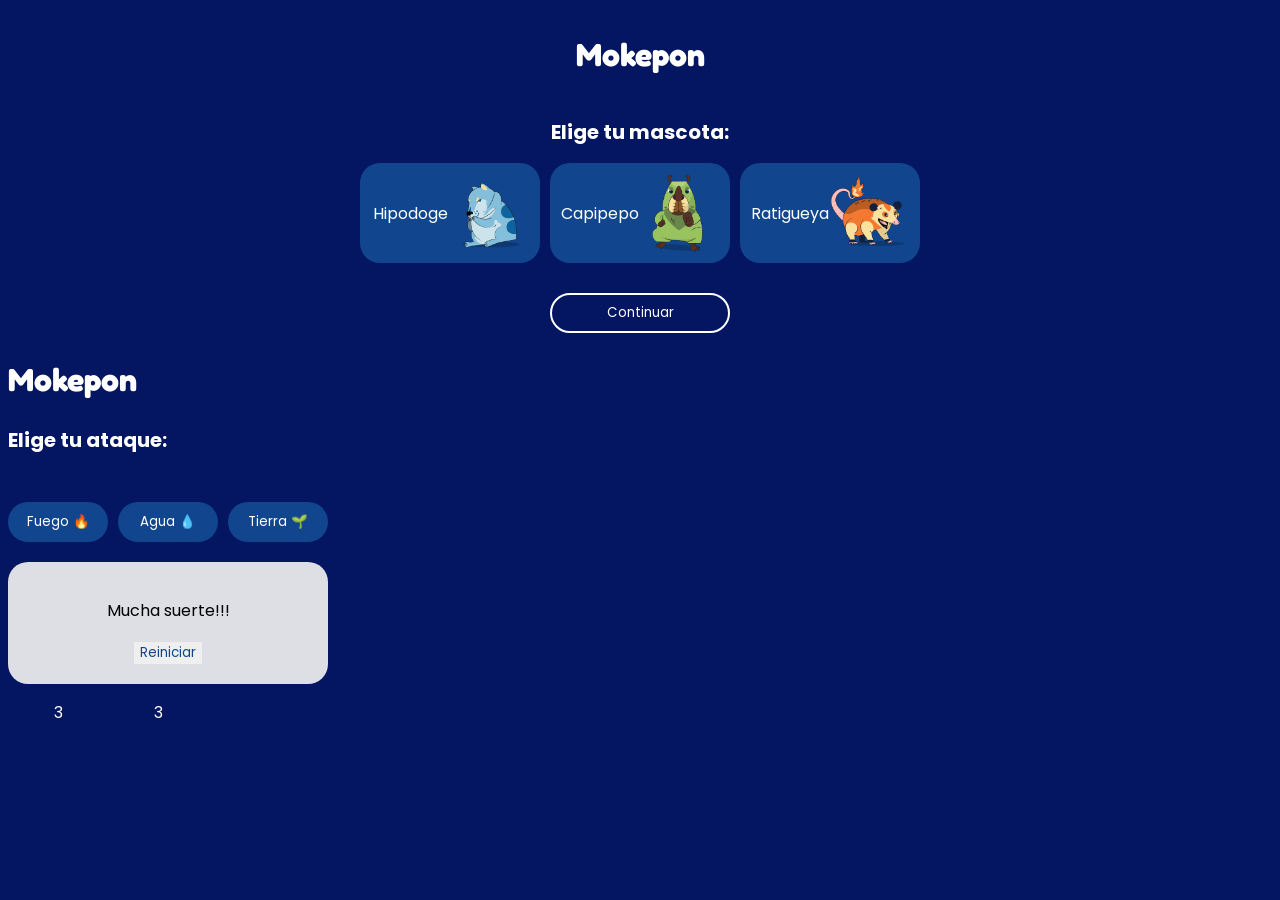
==== mokepon/mokepon.html @ 4538fb33 "Add files via upload" ====
<!DOCTYPE html>

<html>
    <head>
        <meta sharset="utf-8" >
        <title>MOKENPON!</title>
        <link rel="stylesheet" href="./styles.css">
      
    </head> 
     
    <body>
        <section id="seleccionar-mascota">

            <h1 class="titulo">Mokepon</h1>

            <h2 class="subtitulo">Elige tu mascota:</h2>
            
            <div class="tarjetas">
                <input type="radio" name ="mascota" id = "Hipodoge"/>
                <label class="tarjeta-de-mokepon" for="Hipodoge">
                   <p>Hipodoge</p>
                   <img src="./assets/mokepons_mokepon_hipodoge_attack.png" alt="Hipodoge">             
                </label>
                
                <input type="radio" name ="mascota" id = "Capipepo"/> 
                <label class="tarjeta-de-mokepon" for="Capipepo">
                    <p>Capipepo</p>
                    <img src="./assets/mokepons_mokepon_capipepo_attack.png" alt="Capipepo">  
                </label> 
                               
                <input type="radio" name ="mascota" id = "Ratigueya"/>
                <label class="tarjeta-de-mokepon" for="Ratigueya">
                     <p>Ratigueya</p>
                    <img src="./assets/mokepons_mokepon_ratigueya_attack.png" alt="Ratigueya">
                </label>
                
            </div>
            
        

            <BUtton  id="boton-mascota">Continuar</BUtton>

        </section>

        <section  id="seleccionar-ataque">

            <h1 class="titulo">Mokepon</h1>

            <h2 class ="subtitulo">Elige tu ataque:</h2>
           
            <div class ="tarjetas-ataques">
                <button id="boton-fuego" class="boton-de-ataque"> Fuego 🔥</button>
                <button id="boton-agua" class="boton-de-ataque"> Agua 💧</button>
                <button id="boton-tierra" class="boton-de-ataque"> Tierra 🌱</button>
            </div>

            <div>
                <div id="Mensajes">
                    <p id="resultado">Mucha suerte!!!</p>

                    <section id="Reiniciar">
                        <button  id="boton-reiniciar">Reiniciar</button>
                    </section>
                </div>
           
                
            </div>
            
            <div class="ataques">
                <div class="ataques-jugador">
                    <p id="vidas-jugador"> 3</p>
                    <p id="mascota-jugador"></p>
                    <div id="ataques-del-jugador"></div>
                </div>
                <div class="ataques-enemigo">
                    <p id="vidas-enemigo"> 3</p>
                    <p id="mascota-enemigo"></p>
                    <div id="ataques-del-enemigo"></div>
                </div>          
         </div>

        </section>  
        <script src="./js/mokepon.js"></script>
    <!--Hipodoge -> Agua
        //Capipepo -> Tierra
        //Ratigueya -> Fuego
        //Langostelvis -> Agua y Fuego
        //Tucapalma -> Agua y Tierra
        //Pydos -> Tierra y Fuego
    -->
    </body>
</html>
---- mokepon/styles.css ----
@import url('https://fonts.googleapis.com/css2?family=Fredoka+One&family=Poppins:wght@300&display=swap');

body {
  font-family: 'Poppins', sans-serif;
  background-color: #041562;
}

#seleccionar-mascota {
  display: flex;
  flex-direction: column;
  justify-content: center;
  align-items: center;
}

.titulo {

  color: white;
  font-size: 32px;
  font-family: 'Fredoka One', cursive;
}

.subtitulo {
  color: white;
  font-size: 20px;
}

.tarjetas, .tarjetas-ataques {
  display: flex;
  gap: 10px;
}

.tarjeta-de-mokepon {
  width: 180px;
  height: 100px;
  background: #11468F;
  padding: 10px;
  box-sizing: border-box;
  border-radius: 20px;
  display: flex;
  justify-content: center;
  align-items: center;
  color: white;
}

.tarjeta-de-mokepon img {
  width: 80px;
}

input {
  display: none;
}

input:checked + label{
  background-color: #5D8BF4;
}

#boton-mascota {
    width: 180px;
    height: 40px;
    border-radius: 20px;
    background-color: transparent;
    border: 2px solid white;
    color: white;
    font-family: 'Poppins', sans-serif;
    margin-top: 30px;
}

#seleccionar-ataque{
  
  flex-direction: column;
  align-items: center;
}
.boton-de-ataque {
    width: 100px;
    height: 40px;
    border-radius: 20px;
    background-color:#11468F ;
    border: 2px solid transparent;
    color: white;
    font-family: 'Poppins', sans-serif;
    margin-top: 30px;
}
#Mensajes{
  width: 280px;
    background-color:#EEEE;
    padding: 20px;
    margin-top: 20px;
    border-radius: 20px;
    display: flex;
    flex-direction: column;
    align-items: center;
    font-family: 'Poppins', sans-serif;

}
#boton-reiniciar{
  border: none;
  color: #11468F;
  font-family: 'Poppins', sans-serif;
}
.ataques{
  display: grid;
  grid-template-columns:100px 100px ;
  color: white;
}
.ataques-jugador,.ataques-enemigo{
  display: flex;
  flex-direction: column;
  align-items: center;

}

@media(max-width: 360px){
  .tarjetas{
    flex-direction: column;
  }
  .tarjetas-ataques{
    flex-direction: column;
  }
}
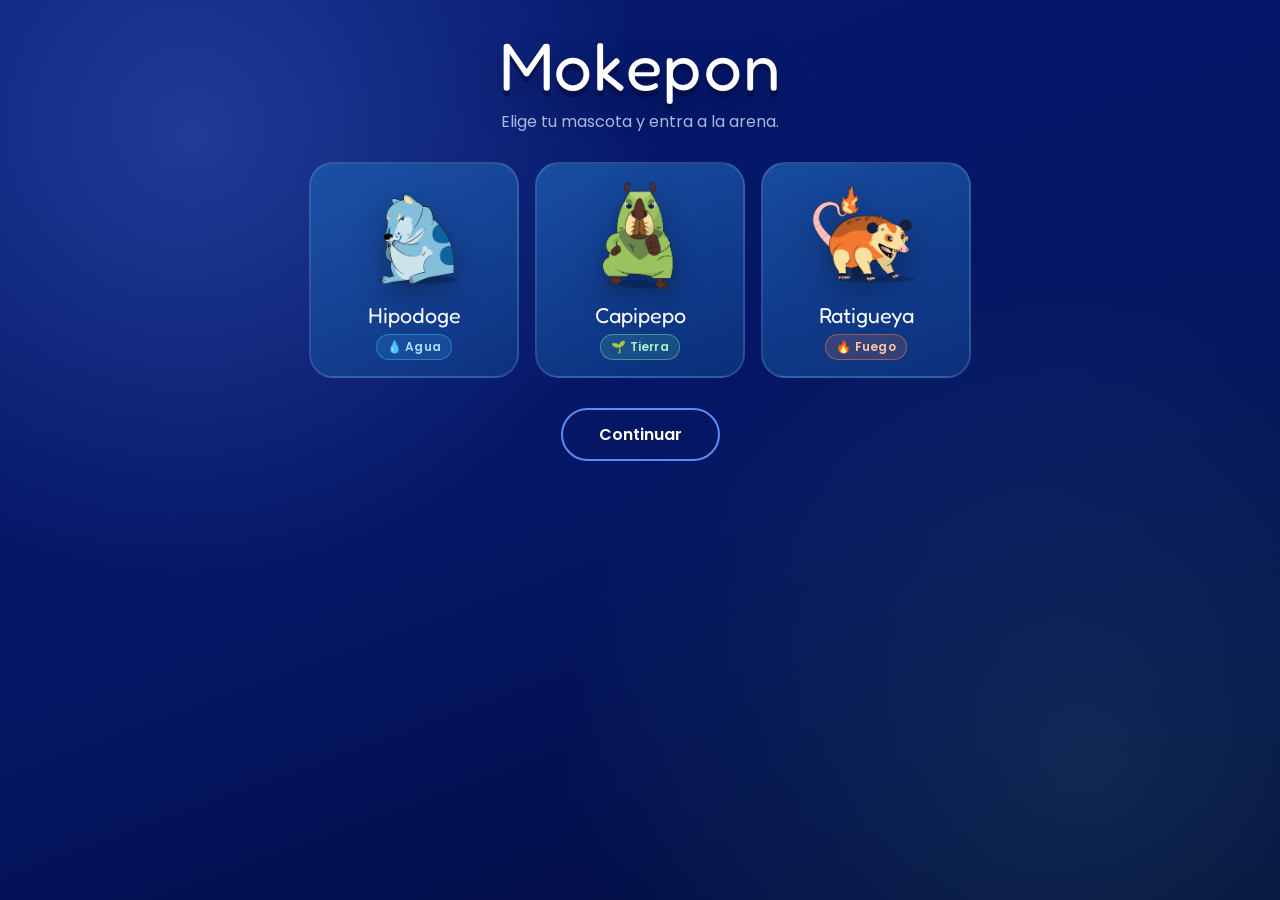
==== commit f4ce3ccc: "Completa la versión jugable de Mokepon Corrige errores de sintaxis, implementa el combate por turnos" ====
--- a/mokepon/mokepon.html
+++ b/mokepon/mokepon.html
@@ -1,96 +1,136 @@
-
-<!DOCTYPE html>
-
-<html>
-    <head>
-        <meta sharset="utf-8" >
-        <title>MOKENPON!</title>
-        <link rel="stylesheet" href="./styles.css">
-      
-    </head> 
-     
-    <body>
-        <section id="seleccionar-mascota">
-
-            <h1 class="titulo">Mokepon</h1>
-
-            <h2 class="subtitulo">Elige tu mascota:</h2>
-            
-            <div class="tarjetas">
-                <input type="radio" name ="mascota" id = "Hipodoge"/>
-                <label class="tarjeta-de-mokepon" for="Hipodoge">
-                   <p>Hipodoge</p>
-                   <img src="./assets/mokepons_mokepon_hipodoge_attack.png" alt="Hipodoge">             
-                </label>
-                
-                <input type="radio" name ="mascota" id = "Capipepo"/> 
-                <label class="tarjeta-de-mokepon" for="Capipepo">
-                    <p>Capipepo</p>
-                    <img src="./assets/mokepons_mokepon_capipepo_attack.png" alt="Capipepo">  
-                </label> 
-                               
-                <input type="radio" name ="mascota" id = "Ratigueya"/>
-                <label class="tarjeta-de-mokepon" for="Ratigueya">
-                     <p>Ratigueya</p>
-                    <img src="./assets/mokepons_mokepon_ratigueya_attack.png" alt="Ratigueya">
-                </label>
-                
-            </div>
-            
-        
-
-            <BUtton  id="boton-mascota">Continuar</BUtton>
-
-        </section>
-
-        <section  id="seleccionar-ataque">
-
-            <h1 class="titulo">Mokepon</h1>
-
-            <h2 class ="subtitulo">Elige tu ataque:</h2>
-           
-            <div class ="tarjetas-ataques">
-                <button id="boton-fuego" class="boton-de-ataque"> Fuego 🔥</button>
-                <button id="boton-agua" class="boton-de-ataque"> Agua 💧</button>
-                <button id="boton-tierra" class="boton-de-ataque"> Tierra 🌱</button>
-            </div>
-
-            <div>
-                <div id="Mensajes">
-                    <p id="resultado">Mucha suerte!!!</p>
-
-                    <section id="Reiniciar">
-                        <button  id="boton-reiniciar">Reiniciar</button>
-                    </section>
-                </div>
-           
-                
-            </div>
-            
-            <div class="ataques">
-                <div class="ataques-jugador">
-                    <p id="vidas-jugador"> 3</p>
-                    <p id="mascota-jugador"></p>
-                    <div id="ataques-del-jugador"></div>
-                </div>
-                <div class="ataques-enemigo">
-                    <p id="vidas-enemigo"> 3</p>
-                    <p id="mascota-enemigo"></p>
-                    <div id="ataques-del-enemigo"></div>
-                </div>          
-         </div>
-
-        </section>  
-        <script src="./js/mokepon.js"></script>
-    <!--Hipodoge -> Agua
-        //Capipepo -> Tierra
-        //Ratigueya -> Fuego
-        //Langostelvis -> Agua y Fuego
-        //Tucapalma -> Agua y Tierra
-        //Pydos -> Tierra y Fuego
-    -->
-    </body>
-</html>
-
-
- +<!DOCTYPE html>
+<html lang="es">
+  <head>
+    <meta charset="UTF-8">
+    <meta name="viewport" content="width=device-width, initial-scale=1">
+    <title>Mokepon | Combate de mascotas</title>
+    <link rel="stylesheet" href="./styles.css">
+  </head>
+
+  <body>
+    <main class="juego">
+      <!-- Pantalla de selección de mascota -->
+      <section id="seleccionar-mascota" class="pantalla" aria-labelledby="titulo-seleccion">
+        <h1 id="titulo-seleccion" class="titulo">Mokepon</h1>
+        <p class="subtitulo">Elige tu mascota y entra a la arena.</p>
+
+        <div class="tarjetas" role="radiogroup" aria-label="Selecciona tu mascota">
+          <input type="radio" name="mascota" id="Hipodoge" value="Hipodoge">
+          <label class="tarjeta-de-mokepon" for="Hipodoge">
+            <img src="./assets/mokepons_mokepon_hipodoge_attack.png" alt="Hipodoge, mascota de tipo agua">
+            <div class="tarjeta-info">
+              <p class="tarjeta-nombre">Hipodoge</p>
+              <span class="tipo tipo-agua">💧 Agua</span>
+            </div>
+          </label>
+
+          <input type="radio" name="mascota" id="Capipepo" value="Capipepo">
+          <label class="tarjeta-de-mokepon" for="Capipepo">
+            <img src="./assets/mokepons_mokepon_capipepo_attack.png" alt="Capipepo, mascota de tipo tierra">
+            <div class="tarjeta-info">
+              <p class="tarjeta-nombre">Capipepo</p>
+              <span class="tipo tipo-tierra">🌱 Tierra</span>
+            </div>
+          </label>
+
+          <input type="radio" name="mascota" id="Ratigueya" value="Ratigueya">
+          <label class="tarjeta-de-mokepon" for="Ratigueya">
+            <img src="./assets/mokepons_mokepon_ratigueya_attack.png" alt="Ratigueya, mascota de tipo fuego">
+            <div class="tarjeta-info">
+              <p class="tarjeta-nombre">Ratigueya</p>
+              <span class="tipo tipo-fuego">🔥 Fuego</span>
+            </div>
+          </label>
+        </div>
+
+        <p id="error-seleccion" class="mensaje-error" role="alert" hidden>
+          Elige una mascota para continuar.
+        </p>
+
+        <button id="boton-mascota" class="boton-principal" type="button">Continuar</button>
+      </section>
+
+      <!-- Pantalla de combate -->
+      <section id="seleccionar-ataque" class="pantalla" aria-labelledby="titulo-combate">
+        <h1 id="titulo-combate" class="titulo">Mokepon</h1>
+
+        <div class="arena">
+          <article id="combatiente-jugador" class="combatiente">
+            <div class="combatiente-cabecera">
+              <p id="mascota-jugador" class="combatiente-nombre">Tu mascota</p>
+              <span id="elemento-jugador" class="tipo">—</span>
+            </div>
+            <img id="imagen-jugador" class="sprite" alt="">
+            <div
+              class="barra-vida"
+              role="progressbar"
+              aria-label="Vida de tu mascota"
+              aria-valuemin="0"
+              aria-valuemax="3"
+              aria-valuenow="3"
+            >
+              <div id="barra-vida-jugador" class="barra-vida-relleno"></div>
+            </div>
+            <p class="vida-texto">
+              <span id="vidas-jugador">3</span> /
+              <span id="vida-maxima-jugador">3</span> PS
+            </p>
+          </article>
+
+          <div class="versus" aria-hidden="true">VS</div>
+
+          <article id="combatiente-enemigo" class="combatiente enemigo">
+            <div class="combatiente-cabecera">
+              <p id="mascota-enemigo" class="combatiente-nombre">Rival</p>
+              <span id="elemento-enemigo" class="tipo">—</span>
+            </div>
+            <img id="imagen-enemigo" class="sprite" alt="">
+            <div
+              class="barra-vida"
+              role="progressbar"
+              aria-label="Vida de la mascota rival"
+              aria-valuemin="0"
+              aria-valuemax="3"
+              aria-valuenow="3"
+            >
+              <div id="barra-vida-enemigo" class="barra-vida-relleno"></div>
+            </div>
+            <p class="vida-texto">
+              <span id="vidas-enemigo">3</span> /
+              <span id="vida-maxima-enemigo">3</span> PS
+            </p>
+          </article>
+        </div>
+
+        <div class="panel-ataque">
+          <h2 class="subtitulo">Elige tu ataque</h2>
+          <p class="ayuda">
+            Cada ataque se puede usar una sola vez. Ventajas:
+            🔥 Fuego vence a 🌱 Tierra · 💧 Agua vence a 🔥 Fuego · 🌱 Tierra vence a 💧 Agua.
+          </p>
+          <div id="botones-ataque" class="tarjetas-ataques"></div>
+        </div>
+
+        <div id="Mensajes" class="mensajes">
+          <p id="resultado" class="mensaje-resultado" role="status" aria-live="polite">
+            Mucha suerte...
+          </p>
+
+          <div
+            id="registro-combate"
+            class="registro-combate"
+            aria-label="Historial del combate"
+          ></div>
+
+          <section id="Reiniciar" class="reiniciar">
+            <button id="boton-reiniciar" class="boton-principal" type="button">
+              Jugar de nuevo
+            </button>
+          </section>
+        </div>
+      </section>
+    </main>
+
+    <script src="./js/mokepon.js"></script>
+  </body>
+</html>
--- a/mokepon/styles.css
+++ b/mokepon/styles.css
@@ -1,120 +1,543 @@
-
-@import url('https://fonts.googleapis.com/css2?family=Fredoka+One&family=Poppins:wght@300&display=swap');
+@import url('https://fonts.googleapis.com/css2?family=Fredoka+One&family=Poppins:wght@400;600;700&display=swap');
+
+:root {
+  --fondo: #041562;
+  --panel: rgba(17, 70, 143, 0.55);
+  --azul: #5d8bf4;
+  --texto: #f4f7ff;
+  --texto-suave: #a9b8df;
+  --agua: #38bdf8;
+  --fuego: #ff7a45;
+  --tierra: #6ee7a8;
+  --exito: #6ee7a8;
+  --peligro: #ff6b81;
+  --empate: #ffd166;
+}
+
+* {
+  box-sizing: border-box;
+}
 
 body {
+  min-height: 100vh;
+  margin: 0;
+  color: var(--texto);
   font-family: 'Poppins', sans-serif;
-  background-color: #041562;
-}
-
-#seleccionar-mascota {
-  display: flex;
-  flex-direction: column;
+  background:
+    radial-gradient(circle at 15% 15%, rgba(93, 139, 244, 0.3), transparent 35%),
+    radial-gradient(circle at 85% 85%, rgba(110, 231, 168, 0.12), transparent 40%),
+    linear-gradient(160deg, #061a72 0%, var(--fondo) 55%, #020b3a 100%);
+}
+
+[hidden] {
+  display: none !important;
+}
+
+.juego {
+  width: min(100% - 32px, 960px);
+  margin: 0 auto;
+  padding: 32px 0 64px;
+}
+
+.pantalla {
+  display: flex;
+  flex-direction: column;
+  align-items: center;
+}
+
+#seleccionar-ataque {
+  display: none;
+}
+
+.titulo {
+  margin: 0;
+  color: #ffffff;
+  font-family: 'Fredoka One', cursive;
+  font-size: clamp(2.6rem, 8vw, 4.2rem);
+  font-weight: 400;
+  letter-spacing: 0.02em;
+  line-height: 1;
+  text-shadow: 0 6px 0 rgba(2, 11, 58, 0.55), 0 16px 36px rgba(0, 0, 0, 0.35);
+}
+
+.subtitulo {
+  margin: 10px 0 0;
+  color: var(--texto-suave);
+  font-size: 1rem;
+  font-weight: 400;
+  text-align: center;
+}
+
+/* Selección de mascota */
+.tarjetas {
+  display: flex;
+  flex-wrap: wrap;
   justify-content: center;
-  align-items: center;
-}
-
-.titulo {
-
-  color: white;
-  font-size: 32px;
+  gap: 16px;
+  margin: 28px 0 4px;
+}
+
+.tarjetas input {
+  position: absolute;
+  width: 1px;
+  height: 1px;
+  opacity: 0;
+}
+
+.tarjeta-de-mokepon {
+  position: relative;
+  display: flex;
+  flex-direction: column;
+  align-items: center;
+  justify-content: center;
+  gap: 10px;
+  width: 210px;
+  min-height: 200px;
+  padding: 16px;
+  background: linear-gradient(160deg, rgba(28, 87, 171, 0.82), rgba(17, 70, 143, 0.52));
+  border: 2px solid rgba(255, 255, 255, 0.12);
+  border-radius: 24px;
+  cursor: pointer;
+  transition: transform 0.2s ease, border-color 0.2s ease, background 0.2s ease,
+    box-shadow 0.2s ease;
+}
+
+.tarjeta-de-mokepon:hover {
+  transform: translateY(-5px);
+  border-color: rgba(93, 139, 244, 0.65);
+  box-shadow: 0 18px 32px rgba(0, 0, 0, 0.24);
+}
+
+.tarjetas input:checked + .tarjeta-de-mokepon {
+  transform: translateY(-5px);
+  background: linear-gradient(160deg, #2665c9, #11468f);
+  border-color: var(--azul);
+  box-shadow: 0 0 0 4px rgba(93, 139, 244, 0.2), 0 18px 36px rgba(0, 0, 0, 0.3);
+}
+
+.tarjetas input:focus-visible + .tarjeta-de-mokepon {
+  outline: 3px solid #ffffff;
+  outline-offset: 3px;
+}
+
+.tarjeta-de-mokepon img {
+  width: 112px;
+  height: 112px;
+  object-fit: contain;
+  filter: drop-shadow(0 12px 14px rgba(0, 0, 0, 0.3));
+}
+
+.tarjeta-info {
+  display: flex;
+  flex-direction: column;
+  align-items: center;
+  gap: 6px;
+}
+
+.tarjeta-nombre {
+  margin: 0;
+  color: #ffffff;
   font-family: 'Fredoka One', cursive;
-}
-
-.subtitulo {
-  color: white;
-  font-size: 20px;
-}
-
-.tarjetas, .tarjetas-ataques {
-  display: flex;
+  font-size: 1.35rem;
+  font-weight: 400;
+}
+
+.tipo {
+  display: inline-block;
+  padding: 3px 10px;
+  border: 1px solid transparent;
+  border-radius: 999px;
+  font-size: 0.75rem;
+  font-weight: 600;
+  letter-spacing: 0.02em;
+  white-space: nowrap;
+}
+
+.tipo-agua {
+  color: #a5e3ff;
+  background: rgba(56, 189, 248, 0.14);
+  border-color: rgba(56, 189, 248, 0.45);
+}
+
+.tipo-fuego {
+  color: #ffc4a8;
+  background: rgba(255, 122, 69, 0.16);
+  border-color: rgba(255, 122, 69, 0.5);
+}
+
+.tipo-tierra {
+  color: #a7f3c9;
+  background: rgba(110, 231, 168, 0.14);
+  border-color: rgba(110, 231, 168, 0.45);
+}
+
+.mensaje-error {
+  margin: 18px 0 0;
+  padding: 9px 16px;
+  color: #ffc2cb;
+  background: rgba(255, 107, 129, 0.12);
+  border: 1px solid rgba(255, 107, 129, 0.4);
+  border-radius: 12px;
+  font-size: 0.9rem;
+}
+
+.boton-principal {
+  margin-top: 26px;
+  padding: 12px 36px;
+  color: #ffffff;
+  background: transparent;
+  border: 2px solid var(--azul);
+  border-radius: 999px;
+  font-family: inherit;
+  font-size: 1rem;
+  font-weight: 600;
+  cursor: pointer;
+  transition: background 0.2s ease, transform 0.2s ease, box-shadow 0.2s ease;
+}
+
+.boton-principal:hover {
+  background: var(--azul);
+  transform: translateY(-2px);
+  box-shadow: 0 12px 26px rgba(93, 139, 244, 0.36);
+}
+
+.boton-principal:focus-visible {
+  outline: 3px solid #ffffff;
+  outline-offset: 3px;
+}
+
+/* Arena y combatientes */
+.arena {
+  display: grid;
+  grid-template-columns: 1fr auto 1fr;
+  align-items: center;
+  gap: clamp(12px, 3vw, 30px);
+  width: 100%;
+  margin-top: 22px;
+  padding: 24px;
+  background: linear-gradient(135deg, rgba(17, 70, 143, 0.75), rgba(4, 21, 98, 0.35));
+  border: 1px solid rgba(255, 255, 255, 0.12);
+  border-radius: 28px;
+  box-shadow: 0 22px 60px rgba(0, 0, 0, 0.3);
+}
+
+.combatiente {
+  display: flex;
+  flex-direction: column;
+  align-items: center;
   gap: 10px;
-}
-
-.tarjeta-de-mokepon {
-  width: 180px;
-  height: 100px;
-  background: #11468F;
-  padding: 10px;
-  box-sizing: border-box;
-  border-radius: 20px;
-  display: flex;
+  min-width: 0;
+}
+
+.combatiente-cabecera {
+  display: flex;
+  flex-direction: column;
+  align-items: center;
+  gap: 6px;
+}
+
+.combatiente-nombre {
+  margin: 0;
+  color: #ffffff;
+  font-family: 'Fredoka One', cursive;
+  font-size: clamp(1.2rem, 3vw, 1.6rem);
+  font-weight: 400;
+}
+
+.sprite {
+  width: clamp(104px, 20vw, 162px);
+  height: clamp(104px, 20vw, 162px);
+  object-fit: contain;
+  filter: drop-shadow(0 18px 20px rgba(0, 0, 0, 0.35));
+  transition: opacity 0.3s ease, filter 0.3s ease, transform 0.3s ease;
+}
+
+.sprite.mirror {
+  scale: -1 1;
+}
+
+.barra-vida {
+  width: min(100%, 190px);
+  height: 12px;
+  overflow: hidden;
+  background: rgba(0, 0, 0, 0.35);
+  border: 1px solid rgba(255, 255, 255, 0.18);
+  border-radius: 999px;
+}
+
+.barra-vida-relleno {
+  width: 100%;
+  height: 100%;
+  background: linear-gradient(90deg, var(--exito), var(--agua));
+  border-radius: inherit;
+  transition: width 0.45s ease, background 0.3s ease;
+}
+
+.combatiente.enemigo .barra-vida-relleno {
+  background: linear-gradient(90deg, var(--fuego), var(--peligro));
+}
+
+.barra-vida-relleno.baja {
+  background: linear-gradient(90deg, var(--peligro), var(--fuego));
+}
+
+.vida-texto {
+  margin: 0;
+  color: var(--texto-suave);
+  font-size: 0.9rem;
+}
+
+.vida-texto span[id^="vidas-"] {
+  color: #ffffff;
+  font-weight: 700;
+}
+
+.versus {
+  color: rgba(255, 255, 255, 0.45);
+  font-family: 'Fredoka One', cursive;
+  font-size: clamp(1.4rem, 4vw, 2.2rem);
+  letter-spacing: 0.08em;
+}
+
+.combatiente.debilitado .sprite {
+  opacity: 0.35;
+  filter: grayscale(1) drop-shadow(0 10px 12px rgba(0, 0, 0, 0.25));
+}
+
+@keyframes sacudida {
+  0%, 100% { transform: translateX(0); }
+  20% { transform: translateX(-8px) rotate(-2deg); }
+  40% { transform: translateX(8px) rotate(2deg); }
+  60% { transform: translateX(-6px); }
+  80% { transform: translateX(6px); }
+}
+
+.combatiente.recibiendo-danio .sprite {
+  animation: sacudida 0.38s ease;
+  filter: drop-shadow(0 0 14px rgba(255, 107, 129, 0.85));
+}
+
+/* Panel de ataques */
+.panel-ataque {
+  display: flex;
+  flex-direction: column;
+  align-items: center;
+  width: 100%;
+  margin-top: 24px;
+}
+
+.ayuda {
+  max-width: 560px;
+  margin: 6px 0 0;
+  color: var(--texto-suave);
+  font-size: 0.84rem;
+  line-height: 1.5;
+  text-align: center;
+}
+
+.tarjetas-ataques {
+  display: flex;
+  flex-wrap: wrap;
   justify-content: center;
-  align-items: center;
-  color: white;
-}
-
-.tarjeta-de-mokepon img {
-  width: 80px;
-}
-
-input {
+  gap: 10px;
+  margin-top: 18px;
+}
+
+.boton-de-ataque {
+  display: flex;
+  flex-direction: column;
+  align-items: center;
+  gap: 2px;
+  min-width: 118px;
+  padding: 12px 18px;
+  color: #ffffff;
+  background: rgba(255, 255, 255, 0.06);
+  border: 1px solid rgba(255, 255, 255, 0.2);
+  border-radius: 18px;
+  font-family: inherit;
+  cursor: pointer;
+  transition: transform 0.18s ease, box-shadow 0.18s ease, opacity 0.18s ease;
+}
+
+.boton-de-ataque.tipo-agua {
+  background: rgba(56, 189, 248, 0.16);
+  border-color: rgba(56, 189, 248, 0.5);
+}
+
+.boton-de-ataque.tipo-fuego {
+  background: rgba(255, 122, 69, 0.16);
+  border-color: rgba(255, 122, 69, 0.5);
+}
+
+.boton-de-ataque.tipo-tierra {
+  background: rgba(110, 231, 168, 0.14);
+  border-color: rgba(110, 231, 168, 0.5);
+}
+
+.boton-de-ataque:hover:not(:disabled) {
+  transform: translateY(-4px);
+  box-shadow: 0 12px 22px rgba(0, 0, 0, 0.26);
+}
+
+.boton-de-ataque:focus-visible {
+  outline: 3px solid #ffffff;
+  outline-offset: 2px;
+}
+
+.boton-de-ataque:disabled {
+  opacity: 0.3;
+  cursor: not-allowed;
+  filter: grayscale(0.5);
+}
+
+.ataque-emoji {
+  font-size: 1.5rem;
+  line-height: 1.2;
+}
+
+.ataque-nombre {
+  font-size: 0.94rem;
+  font-weight: 600;
+}
+
+.ataque-tipo {
+  color: var(--texto-suave);
+  font-size: 0.7rem;
+}
+
+/* Mensajes e historial */
+.mensajes {
+  display: flex;
+  flex-direction: column;
+  align-items: center;
+  gap: 12px;
+  width: 100%;
+  margin-top: 26px;
+  padding: 18px;
+  background: rgba(255, 255, 255, 0.06);
+  border: 1px solid rgba(255, 255, 255, 0.12);
+  border-radius: 24px;
+}
+
+.mensaje-resultado {
+  min-height: 1.5em;
+  margin: 0;
+  font-size: 1.02rem;
+  font-weight: 600;
+  text-align: center;
+}
+
+#resultado.jugador {
+  color: var(--exito);
+}
+
+#resultado.enemigo {
+  color: var(--peligro);
+}
+
+#resultado.empate {
+  color: var(--empate);
+}
+
+#resultado.resultado-final {
+  font-family: 'Fredoka One', cursive;
+  font-size: clamp(1.15rem, 3vw, 1.45rem);
+  font-weight: 400;
+}
+
+.registro-combate {
+  display: flex;
+  flex-direction: column;
+  gap: 6px;
+  width: 100%;
+  max-height: 170px;
+  padding-right: 4px;
+  overflow-y: auto;
+}
+
+.registro-linea {
+  margin: 0;
+  padding: 8px 12px;
+  color: var(--texto-suave);
+  background: rgba(0, 0, 0, 0.18);
+  border-left: 3px solid rgba(255, 255, 255, 0.2);
+  border-radius: 8px;
+  font-size: 0.84rem;
+  line-height: 1.45;
+}
+
+.registro-linea.jugador {
+  border-left-color: var(--exito);
+}
+
+.registro-linea.enemigo {
+  border-left-color: var(--peligro);
+}
+
+.registro-linea.empate {
+  border-left-color: var(--empate);
+}
+
+.reiniciar {
   display: none;
-}
-
-input:checked + label{
-  background-color: #5D8BF4;
-}
-
-#boton-mascota {
-    width: 180px;
-    height: 40px;
-    border-radius: 20px;
-    background-color: transparent;
-    border: 2px solid white;
-    color: white;
-    font-family: 'Poppins', sans-serif;
-    margin-top: 30px;
-}
-
-#seleccionar-ataque{
-  
-  flex-direction: column;
-  align-items: center;
-}
-.boton-de-ataque {
-    width: 100px;
-    height: 40px;
-    border-radius: 20px;
-    background-color:#11468F ;
-    border: 2px solid transparent;
-    color: white;
-    font-family: 'Poppins', sans-serif;
-    margin-top: 30px;
-}
-#Mensajes{
-  width: 280px;
-    background-color:#EEEE;
-    padding: 20px;
-    margin-top: 20px;
-    border-radius: 20px;
-    display: flex;
-    flex-direction: column;
-    align-items: center;
-    font-family: 'Poppins', sans-serif;
-
-}
-#boton-reiniciar{
-  border: none;
-  color: #11468F;
-  font-family: 'Poppins', sans-serif;
-}
-.ataques{
-  display: grid;
-  grid-template-columns:100px 100px ;
-  color: white;
-}
-.ataques-jugador,.ataques-enemigo{
-  display: flex;
-  flex-direction: column;
-  align-items: center;
-
-}
-
-@media(max-width: 360px){
-  .tarjetas{
-    flex-direction: column;
-  }
-  .tarjetas-ataques{
-    flex-direction: column;
-  }
-}
+  justify-content: center;
+}
+
+#boton-reiniciar {
+  margin-top: 4px;
+}
+
+/* Ajustes para pantallas pequeñas */
+@media (max-width: 700px) {
+  .juego {
+    padding-top: 22px;
+  }
+
+  .tarjeta-de-mokepon {
+    flex-direction: row;
+    justify-content: flex-start;
+    width: min(100%, 300px);
+    min-height: 0;
+    padding: 12px 18px;
+  }
+
+  .tarjeta-de-mokepon img {
+    width: 82px;
+    height: 82px;
+  }
+
+  .tarjeta-info {
+    align-items: flex-start;
+  }
+
+  .arena {
+    grid-template-columns: 1fr;
+    gap: 8px;
+    padding: 18px;
+  }
+
+  .versus {
+    font-size: 1.1rem;
+  }
+
+  .sprite {
+    width: 112px;
+    height: 112px;
+  }
+
+  .boton-de-ataque {
+    flex: 1 1 120px;
+    min-width: 0;
+  }
+}
+
+@media (prefers-reduced-motion: reduce) {
+  *,
+  *::before,
+  *::after {
+    scroll-behavior: auto !important;
+    animation-duration: 0.01ms !important;
+    animation-iteration-count: 1 !important;
+    transition-duration: 0.01ms !important;
+  }
+}
